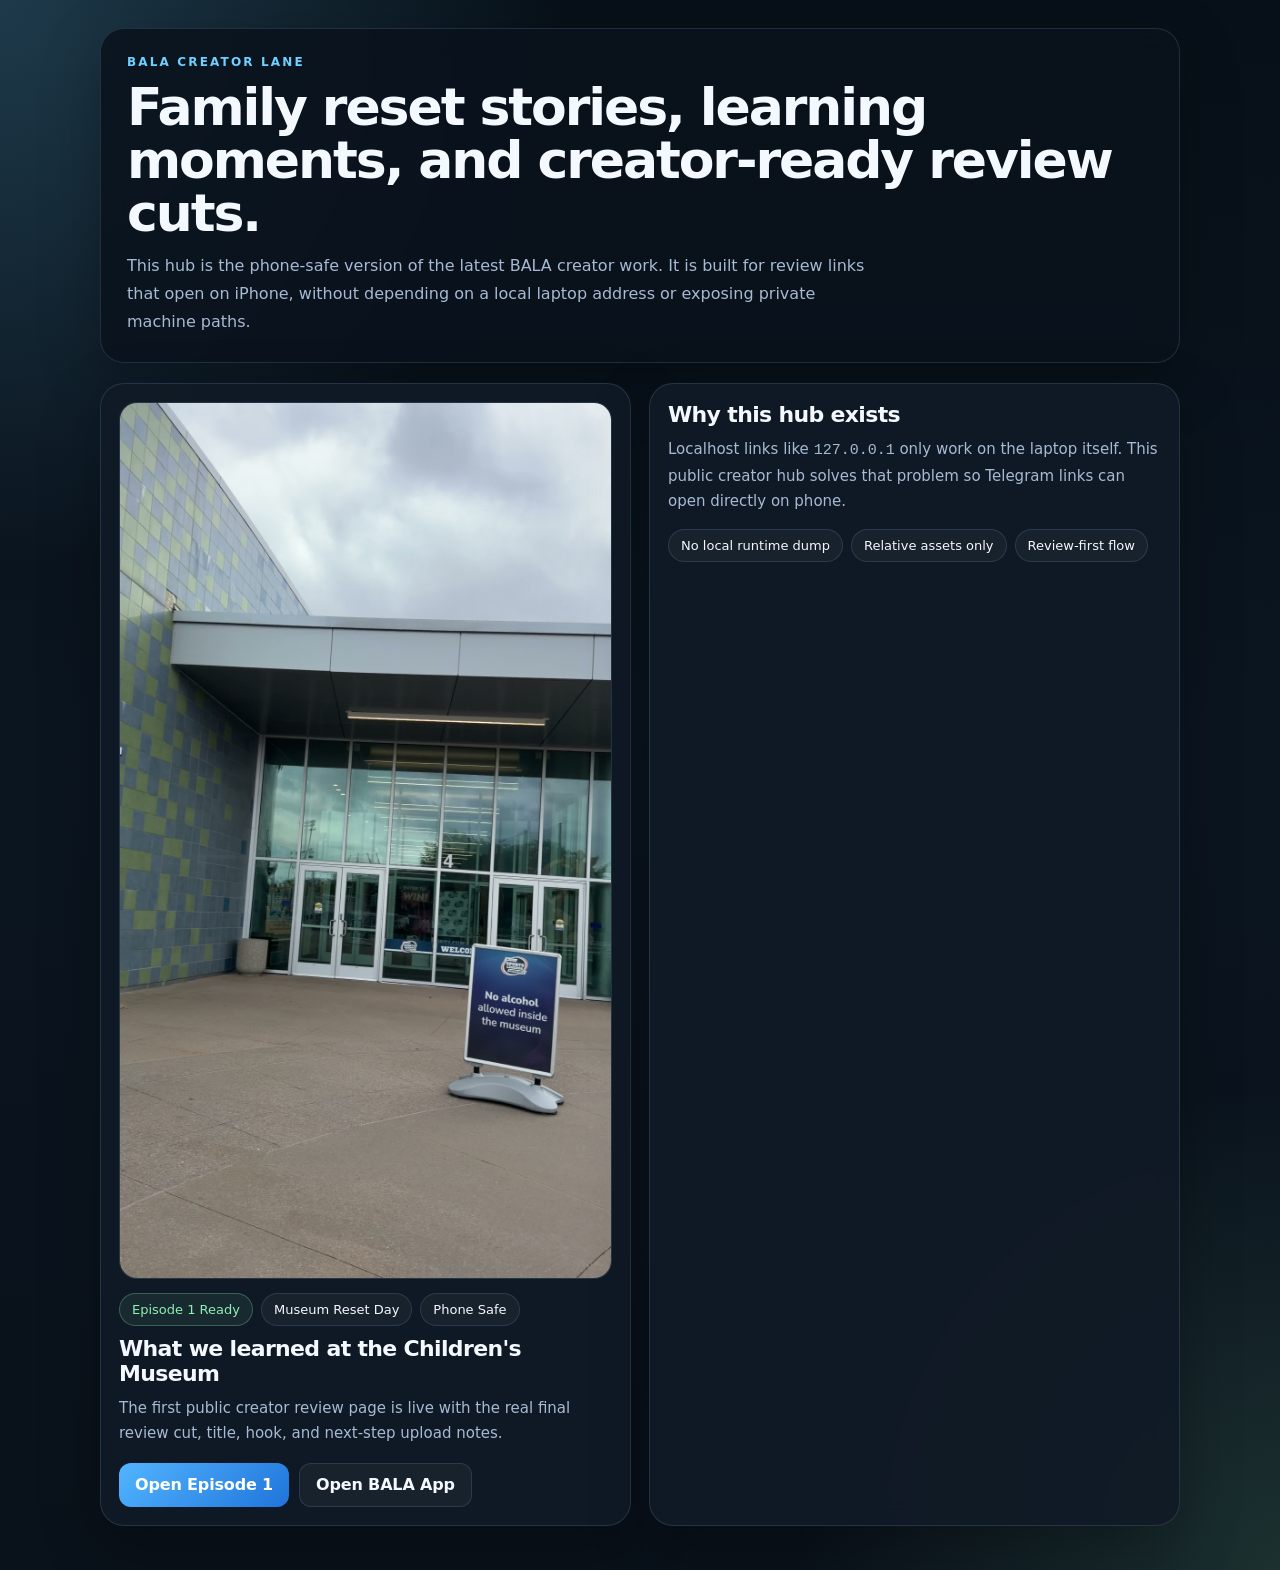
==== creator/index.html @ 1627c65f "feat: publish BALA episode 1 mobile creator review page" ====
<!doctype html>
<html lang="en">
<head>
  <meta charset="utf-8">
  <meta name="viewport" content="width=device-width, initial-scale=1">
  <meta name="robots" content="index,follow">
  <title>BALA Creator Hub</title>
  <style>
    :root {
      --bg: #071018;
      --panel: rgba(10, 18, 28, 0.86);
      --panel-2: rgba(17, 27, 39, 0.92);
      --line: rgba(134, 173, 214, 0.18);
      --ink: #f4f8ff;
      --muted: #a7bad3;
      --accent: #6fd0ff;
      --accent-2: #8ff0b5;
    }
    * { box-sizing: border-box; }
    body {
      margin: 0;
      min-height: 100vh;
      font-family: "Segoe UI", system-ui, sans-serif;
      color: var(--ink);
      background:
        radial-gradient(circle at top left, rgba(111, 208, 255, 0.22), transparent 28%),
        radial-gradient(circle at bottom right, rgba(143, 240, 181, 0.14), transparent 24%),
        linear-gradient(180deg, #071018, #0b1520 48%, #09111a);
    }
    .wrap {
      width: min(1080px, calc(100% - 32px));
      margin: 0 auto;
      padding: 28px 0 44px;
    }
    .hero, .card {
      border: 1px solid var(--line);
      background: var(--panel);
      backdrop-filter: blur(14px);
      box-shadow: 0 20px 60px rgba(0, 0, 0, 0.28);
      border-radius: 24px;
    }
    .hero {
      padding: 26px;
    }
    .eyebrow {
      color: var(--accent);
      text-transform: uppercase;
      letter-spacing: 0.18em;
      font-weight: 700;
      font-size: 12px;
      margin-bottom: 12px;
    }
    h1 {
      margin: 0 0 12px;
      font-size: clamp(30px, 5vw, 52px);
      line-height: 1.02;
      letter-spacing: -0.04em;
    }
    .lede {
      margin: 0;
      max-width: 760px;
      color: var(--muted);
      font-size: 16px;
      line-height: 1.75;
    }
    .grid {
      display: grid;
      grid-template-columns: repeat(2, minmax(0, 1fr));
      gap: 18px;
      margin-top: 20px;
    }
    .card {
      padding: 18px;
      background: var(--panel-2);
    }
    .thumb {
      width: 100%;
      aspect-ratio: 9 / 16;
      object-fit: cover;
      border-radius: 18px;
      border: 1px solid var(--line);
      display: block;
      background: #101924;
    }
    .meta {
      display: flex;
      flex-wrap: wrap;
      gap: 8px;
      margin: 14px 0 10px;
    }
    .pill {
      padding: 8px 12px;
      border-radius: 999px;
      border: 1px solid var(--line);
      color: var(--ink);
      background: rgba(255, 255, 255, 0.04);
      font-size: 13px;
    }
    .pill.ok {
      color: var(--accent-2);
      border-color: rgba(143, 240, 181, 0.28);
      background: rgba(143, 240, 181, 0.08);
    }
    h2 {
      margin: 0 0 10px;
      font-size: 22px;
      letter-spacing: -0.03em;
    }
    p {
      margin: 0;
      color: var(--muted);
      line-height: 1.7;
      font-size: 15px;
    }
    .actions {
      display: flex;
      flex-wrap: wrap;
      gap: 10px;
      margin-top: 16px;
    }
    .btn {
      display: inline-flex;
      align-items: center;
      justify-content: center;
      min-height: 44px;
      padding: 0 16px;
      border-radius: 12px;
      color: #fff;
      text-decoration: none;
      font-weight: 700;
      letter-spacing: -0.01em;
      background: linear-gradient(135deg, #52b5ff, #1f74da);
    }
    .btn.secondary {
      color: var(--ink);
      background: rgba(255, 255, 255, 0.04);
      border: 1px solid var(--line);
    }
    @media (max-width: 860px) {
      .grid {
        grid-template-columns: 1fr;
      }
    }
  </style>
</head>
<body>
  <div class="wrap">
    <section class="hero">
      <div class="eyebrow">BALA Creator Lane</div>
      <h1>Family reset stories, learning moments, and creator-ready review cuts.</h1>
      <p class="lede">
        This hub is the phone-safe version of the latest BALA creator work. It is built for review links that open on iPhone,
        without depending on a local laptop address or exposing private machine paths.
      </p>
    </section>

    <section class="grid">
      <article class="card">
        <img class="thumb" src="./bala-episode-1/assets/poster.jpg" alt="Museum entry poster frame for BALA Episode 1">
        <div class="meta">
          <span class="pill ok">Episode 1 Ready</span>
          <span class="pill">Museum Reset Day</span>
          <span class="pill">Phone Safe</span>
        </div>
        <h2>What we learned at the Children's Museum</h2>
        <p>
          The first public creator review page is live with the real final review cut, title, hook, and next-step upload notes.
        </p>
        <div class="actions">
          <a class="btn" href="./bala-episode-1/">Open Episode 1</a>
          <a class="btn secondary" href="../">Open BALA App</a>
        </div>
      </article>

      <article class="card">
        <h2>Why this hub exists</h2>
        <p>
          Localhost links like <code>127.0.0.1</code> only work on the laptop itself. This public creator hub solves that problem so Telegram links can open directly on phone.
        </p>
        <div class="meta">
          <span class="pill">No local runtime dump</span>
          <span class="pill">Relative assets only</span>
          <span class="pill">Review-first flow</span>
        </div>
      </article>
    </section>
  </div>
</body>
</html>
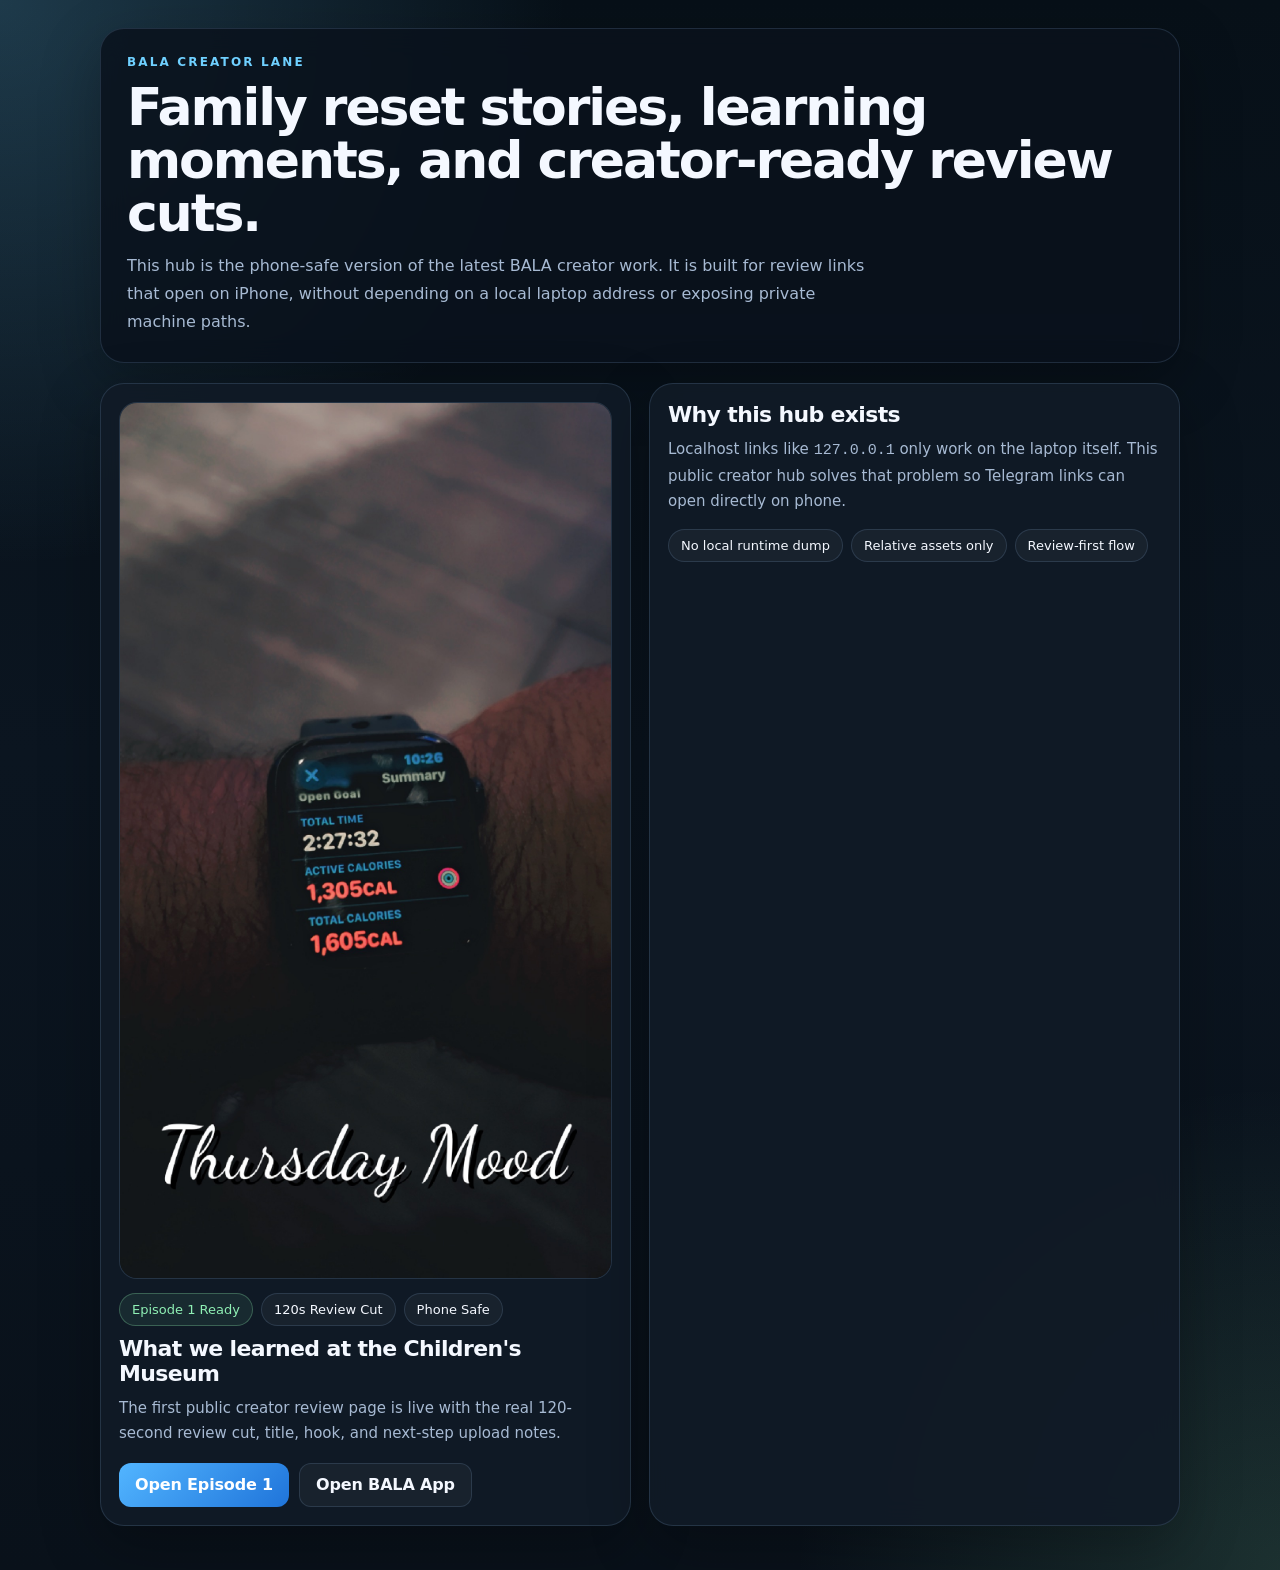
==== commit afeca3b1: "feat: refresh BALA creator episode with 120s review cut" ====
--- a/creator/index.html
+++ b/creator/index.html
@@ -159,12 +159,12 @@
         <img class="thumb" src="./bala-episode-1/assets/poster.jpg" alt="Museum entry poster frame for BALA Episode 1">
         <div class="meta">
           <span class="pill ok">Episode 1 Ready</span>
-          <span class="pill">Museum Reset Day</span>
+          <span class="pill">120s Review Cut</span>
           <span class="pill">Phone Safe</span>
         </div>
         <h2>What we learned at the Children's Museum</h2>
         <p>
-          The first public creator review page is live with the real final review cut, title, hook, and next-step upload notes.
+          The first public creator review page is live with the real 120-second review cut, title, hook, and next-step upload notes.
         </p>
         <div class="actions">
           <a class="btn" href="./bala-episode-1/">Open Episode 1</a>
